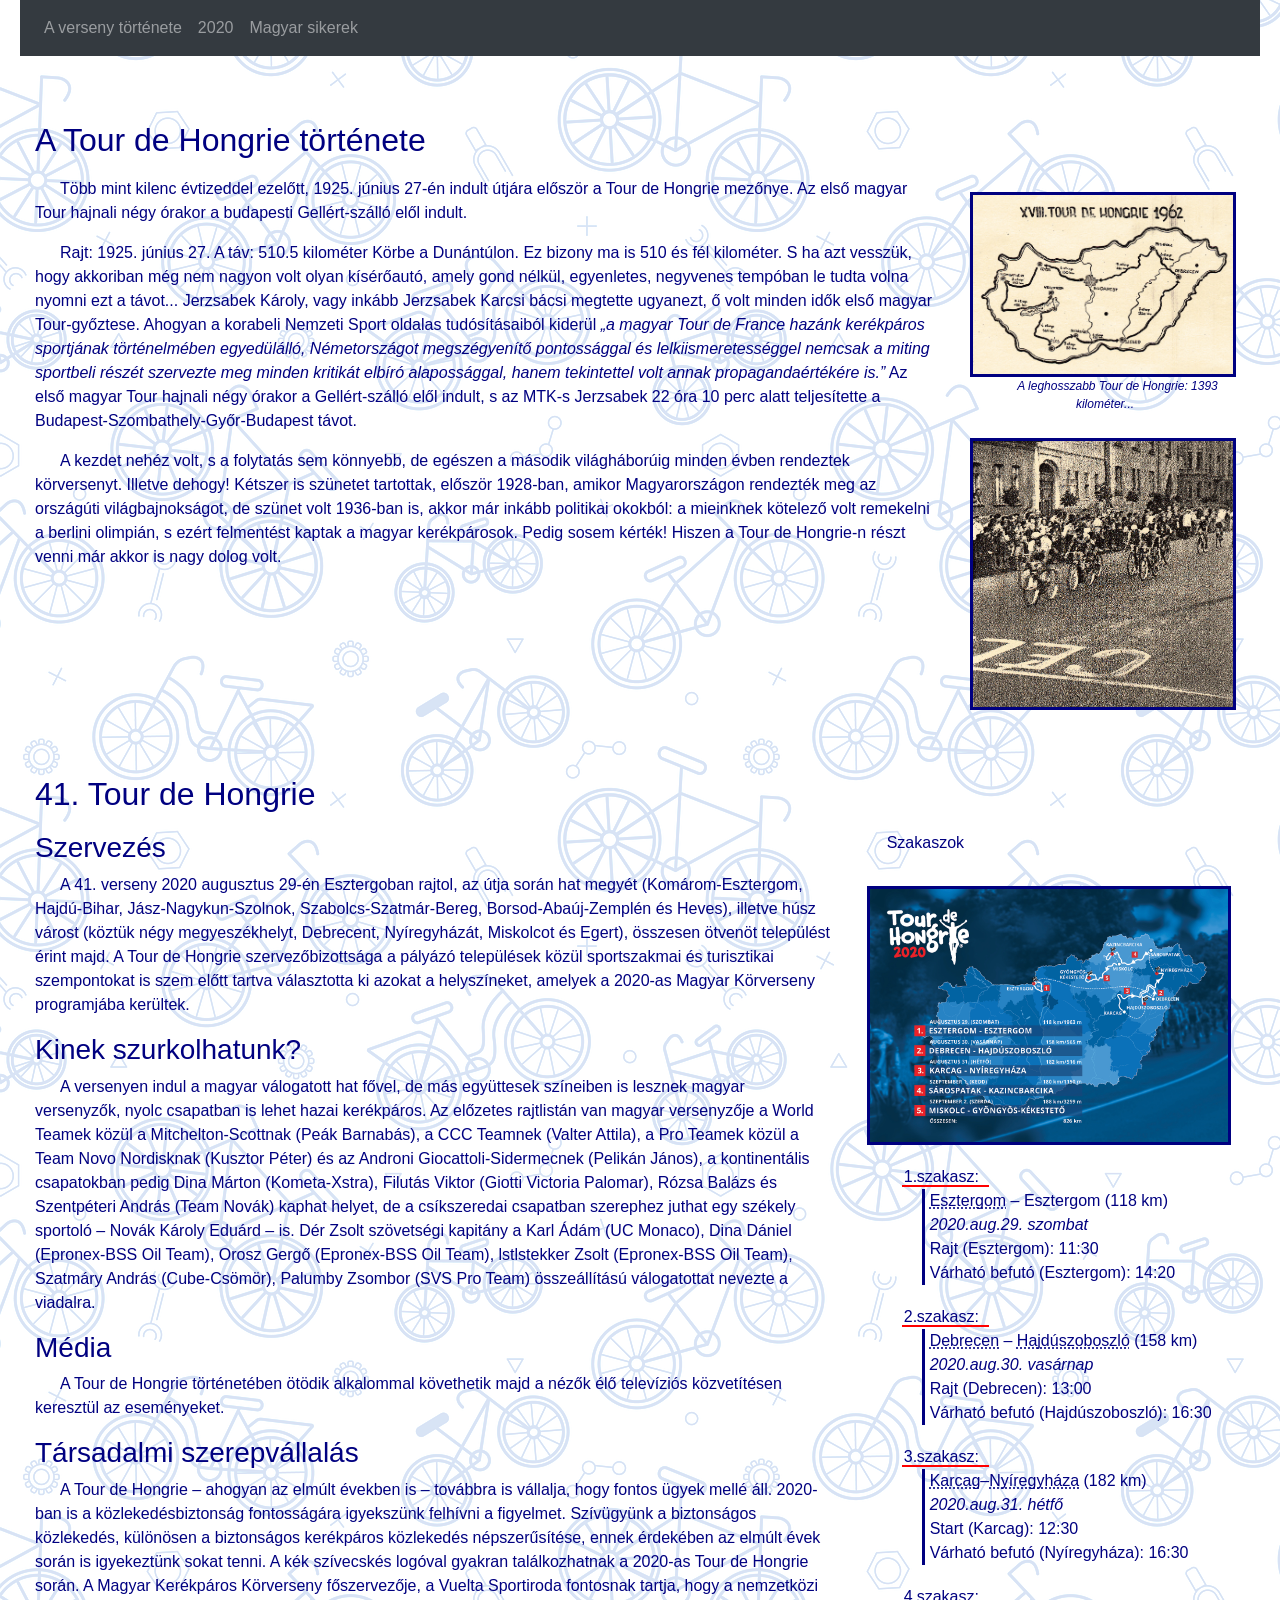
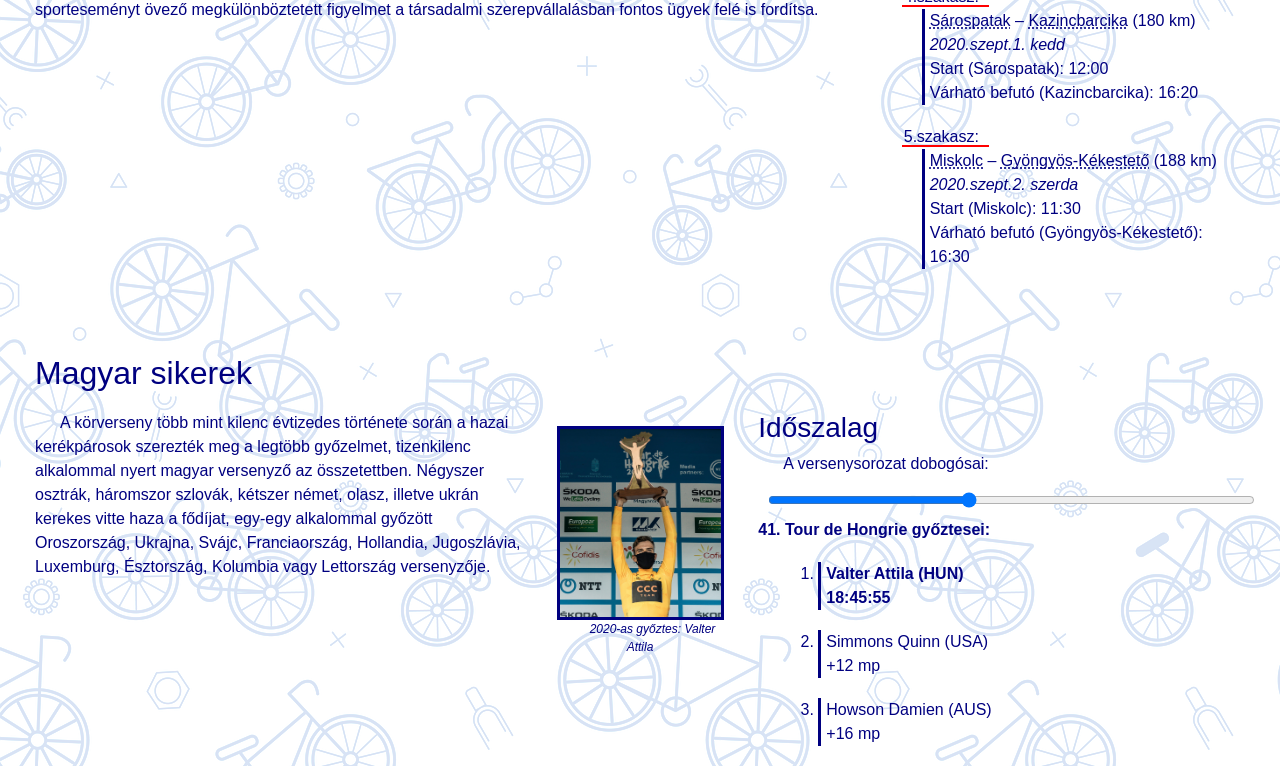
==== tourdehongrie.html @ 15d03460 "4b" ====
<!DOCTYPE html>
<html lang="hu">
<head>
  <meta charset="UTF-8">
  <meta name="viewport" content="width=device-width, initial-scale=1">
  <link rel="stylesheet" href="bootstrap.min.css">
  <script src="jquery.min.js"></script>
  <script src="popper.min.js"></script>
  <script src="bootstrap.min.js"></script>  
  <link rel="stylesheet" href="tdh.css">
  <script src="./tdh.js"></script>
  <title>Tour de Hongrie</title>
</head>

<body>
<nav class="navbar navbar-expand-sm bg-dark navbar-dark sticky-top">
  <ul class="navbar-nav">
    <li class="nav-item">
      <a class="nav-link" href="#tortenet">A verseny története</a>
    </li>
    <li class="nav-item">
      <a class="nav-link" href="#ev2020">2020</a>
    </li>
    <li class="nav-item">
      <a class="nav-link" href="#sikereink">Magyar sikerek</a>
    </li> 
  </ul>
</nav>

<div class="container-fluid">
  <h2 class="display-5" id="tortenet">A Tour de Hongrie története</h2>
  <div class="row">    
    <div class="col-lg-8 col-xl-9">      
      <p>Több mint kilenc évtizeddel ezelőtt, 1925. június 27-én indult útjára először a Tour de Hongrie mezőnye. Az első magyar Tour hajnali négy órakor a budapesti Gellért-szálló elől indult.</p>
      <p>Rajt: 1925. június 27. A táv: 510.5 kilométer Körbe a Dunántúlon. Ez bizony ma is 510 és fél kilométer. S ha azt vesszük, hogy akkoriban még nem nagyon volt olyan kísérőautó, amely gond nélkül, egyenletes, negyvenes tempóban le tudta volna nyomni ezt a távot... Jerzsabek Károly, vagy inkább Jerzsabek Karcsi bácsi megtette ugyanezt, ő volt minden idők első magyar Tour-győztese. Ahogyan a korabeli Nemzeti Sport oldalas tudósításaiból kiderül <q>a magyar Tour de France hazánk kerékpáros sportjának történelmében egyedülálló, Németországot megszégyenítő pontossággal és lelkiismeretességgel nemcsak a miting sportbeli részét szervezte meg minden kritikát elbíró alapossággal, hanem tekintettel volt annak propagandaértékére is.</q> Az első magyar Tour hajnali négy órakor a Gellért-szálló elől indult, s az MTK-s Jerzsabek 22 óra 10 perc alatt teljesítette a Budapest-Szombathely-Győr-Budapest távot.</p>
      <p>A kezdet nehéz volt, s a folytatás sem könnyebb, de egészen a második világháborúig minden évben rendeztek körversenyt. Illetve dehogy! Kétszer is szünetet tartottak, először 1928-ban, amikor Magyarországon rendezték meg az országúti világbajnokságot, de szünet volt 1936-ban is, akkor már inkább politikai okokból: a mieinknek kötelező volt remekelni a berlini olimpián, s ezért felmentést kaptak a magyar kerékpárosok. Pedig sosem kérték! Hiszen a Tour de Hongrie-n részt venni már akkor is nagy dolog volt.</p>
    </div>
    <div class="col-lg-4 col-xl-3">
      <img src="kepek/1962.jpg" class="kiskep" alt="A leghosszabb verseny útvonala" title="A leghosszabb verseny útvonala">
      <p class="kepfelirat">A leghosszabb Tour de Hongrie: 1393 kilométer...</p>
      <img class="kiskep" src="./kepek/cel1964.jpg" alt="Befutó 1964-ben" title="Befutó 1964-ben">
    </div>
  </div>
  
  <h2 class="display-5" id="ev2020">41. Tour de Hongrie</h2>
  <div class="row">  
    <div class="col-lg-7 col-xl-8">
      <h3>Szervezés</h3>
      <p>A 41. verseny 2020 augusztus 29-én Esztergoban rajtol, az útja során hat megyét (Komárom-Esztergom, Hajdú-Bihar, Jász-Nagykun-Szolnok, Szabolcs-Szatmár-Bereg, Borsod-Abaúj-Zemplén és Heves), illetve húsz várost (köztük négy megyeszékhelyt, Debrecent, Nyíregyházát, Miskolcot és Egert), összesen ötvenöt települést érint majd. A Tour de Hongrie szervezőbizottsága a pályázó települések közül sportszakmai és turisztikai szempontokat is szem előtt tartva választotta ki azokat a helyszíneket, amelyek a 2020-as Magyar Körverseny programjába kerültek.</p>
      <h3>Kinek szurkolhatunk?</h3>
      <p>A versenyen indul a magyar válogatott hat fővel, de más együttesek színeiben is lesznek magyar versenyzők, nyolc csapatban is lehet hazai kerékpáros. Az előzetes rajtlistán van magyar versenyzője a World Teamek közül a Mitchelton-Scottnak (Peák Barnabás), a CCC Teamnek (Valter Attila), a Pro Teamek közül a Team Novo Nordisknak (Kusztor Péter) és az Androni Giocattoli-Sidermecnek (Pelikán János), a kontinentális csapatokban pedig Dina Márton (Kometa-Xstra), Filutás Viktor (Giotti Victoria Palomar), Rózsa Balázs és Szentpéteri András (Team Novák) kaphat helyet, de a csíkszeredai csapatban szerephez juthat egy székely sportoló – Novák Károly Eduárd – is. Dér Zsolt szövetségi kapitány a Karl Ádám (UC Monaco), Dina Dániel (Epronex-BSS Oil Team), Orosz Gergő (Epronex-BSS Oil Team), lstlstekker Zsolt (Epronex-BSS Oil Team), Szatmáry András (Cube-Csömör), Palumby Zsombor (SVS Pro Team) összeállítású válogatottat nevezte a viadalra.</p>
      <h3>Média</h3>
      <p>A Tour de Hongrie történetében ötödik alkalommal követhetik majd a nézők élő televíziós közvetítésen keresztül az eseményeket.</p>
      <!--A versenysorozat YouTube csatornáján évekre visszamenőleg számos videó megtekinthető az érdeklődők és a nosztalgiára vágyók számára.-->
      <h3>Társadalmi szerepvállalás</h3>
      <p>A Tour de Hongrie – ahogyan az elmúlt években is – továbbra is vállalja, hogy fontos ügyek mellé áll. 2020-ban is a közlekedésbiztonság fontosságára igyekszünk felhívni a figyelmet. Szívügyünk a biztonságos közlekedés, különösen a biztonságos kerékpáros közlekedés népszerűsítése, ennek érdekében az elmúlt évek során is igyekeztünk sokat tenni. A kék szívecskés logóval gyakran találkozhatnak a 2020-as Tour de Hongrie során. A Magyar Kerékpáros Körverseny főszervezője, a Vuelta Sportiroda fontosnak tartja, hogy a nemzetközi sporteseményt övező megkülönböztetett figyelmet a társadalmi szerepvállalásban fontos ügyek felé is fordítsa.</p>      
    </div>    
    <div class="col-lg-5 col-xl-4">
      <p>Szakaszok</p>
      <img src="kepek/2020szakaszok.jpg" class="kiskep" alt="A 2020-as verseny szakaszai" title="A 2020-as verseny szakaszai">
      <ol class="szakasz">
        <li>
          <p><abbr title="Esztergom az Árpád kori Magyarország fővárosa, Szent István szülővárosa, a magyar katolikus egyház központja, Esztergom napjainkban a turizmus egyik fontos célpontja. Tavaly új helyszín volt a Tour de Hongrie történetében, hiszen a Magyar Kerékpáros Körverseny mezőnye korábban még sosem járt a Duna parti városban. Akkor az olasz Manuel Belletti ünnepelt szakaszgyőzelmet a Bazilika előtt, 2020-ban innen rajtol a 41. Tour de Hongrie.">Esztergom</abbr> – Esztergom (118 km)<br>
          <i>2020.aug.29. szombat</i></p>
          <p>Rajt (Esztergom): 11:30<br>
          Várható befutó (Esztergom): 14:20</p>
        </li>
        <li>
          <p><abbr title="Több mint két évtizednyi szünet után tér vissza a Tour de Hongrie a Cívis városba, pedig Debrecen mindig is fontos állomása volt a Magyar Körversenynek: először kilencvennégy esztendeje, 1926-ban ért itt célba a mezőny, s az esemény története során már huszonnégy alkalommal volt rajt vagy befutó helyszíne az ország második legnépesebb települése.">Debrecen</abbr> – <abbr title="A városban – amely a kereskedelmi szálláshelyeken eltöltött vendégéjszakák tekintetében hazánk harmadik legnépszerűbb települése – korábban is fontos közlekedési eszköz volt a kerékpár, de az elmúlt két évben már befutó házigazdája volt Magyarország legnagyobb termálvizű fürdőhelye: 2018-ban az ukrán Bratascsuk, tavaly a cseh Kankovsky emelhette a magasba a karjait Hajdúszoboszlón.">Hajdúszoboszló</abbr> (158 km)<br>
          <i>2020.aug.30. vasárnap</i></p>
          <p>Rajt (Debrecen): 13:00<br>
          Várható befutó (Hajdúszoboszló): 16:30</p>
        </li>
        <li>
          <p><abbr title="Karcag, a Nagykunság fővárosa nagyon büszke hagyományaira – a múlt értékeit nemcsak őrzik, hanem együtt is élnek velük. A Tour de Hongrie jó lehetőség arra, hogy a karcagiak megmutassák magukat a világnak. A város már kilencedik alkalommal lesz induló vagy érkező állomása a Magyar Körversenynek.">Karcag</abbr>–<abbr title="Huszonöt esztendeje, 1995-ben járt legutóbb Nyíregyházán a Tour de Hongrie mezőnye: a rendszerváltás utáni harmadik Magyar Körversenyen az orosz Szergej Ivanov viselte a szabolcsi fővárosban is az összetett legjobbjának járó színes mezt – amely akkoriban a főszponzor miatt pirosban pompázott. Nyíregyháza eddig öt alkalommal volt a Tour rajt vagy célállomása.">Nyíregyháza</abbr> (182 km)<br>
          <i>2020.aug.31. hétfő</i></p>
          <p>Start (Karcag): 12:30<br>
          Várható befutó (Nyíregyháza): 16:30</p>
        </li>
        <li>
          <p><abbr title="Már több alkalommal is áthaladt Sárospatakon a Tour de Hongrie színes karavánja, de a rangos észak-magyarországi iskolaváros először lesz a Magyar Körverseny rajtjának házigazdája. A Bodrog-parti város történelmi nevezetességeivel méltó hátteret ad majd a nemzetközi kerékpárverseny harmadik szakaszának megkezdéséhez.">Sárospatak</abbr> – <abbr title="Kazincbarcikán 2006-ban és 2007-ben is megfordult a Magyar Körverseny mezőnye, 2018-ban pedig igen fontos helyszín volt a Tour de Hongrie történetében, a mezőny a színek városában fejezte be a Magyar Körversenyt. A szakaszgyőzelmet a német Holler szerezte meg, s itt húzhatta fel végleg a sárga trikót az olasz Manuel Belletti. Tavaly a Kazincbarcikáról rajtoló szakaszon magyar győztest avattak, Lovassy Krisztián személyében.">Kazincbarcika</abbr> (180 km)<br>
          <i>2020.szept.1. kedd</i></p>
          <p>Start (Sárospatak): 12:00<br>
          Várható befutó (Kazincbarcika): 16:20</p>
        </li>
        <li>
          <p><abbr title="A borsodi főváros a Tour de Hongrie történetében rögtön Budapestet követi: kilenc évtized alatt összesen harminckét alkalommal volt rajt vagy befutó helyszíne Miskolc! Először 1926-ban járt itt a Magyar Körverseny mezőnye, a jubileumi, harmincadik látogatásra 2017-ben került sor. Tavaly a későbbi összetett győztes, a lett Krists Neilands diadalát ünnepelhette a miskolci közönség.">Miskolc</abbr> – <abbr title="A Tour de Hongrie történetében tizedszer lesz hegyibefutó, de először ér véget a viadal hazánk legmagasabb pontján, a Kékestetőn. A hegytetőig vezető, nagyjából tizennyolc kilométer hosszú, helyenként tíz százalékot is meghaladó meredekségű emelkedő szinte minden alkalommal döntő befolyással bírt az összetett verseny végeredményére, tavaly is itt védte meg sárga trikóját Neilands két remeklő magyar fiatal, Dina Márton és Valter Attila előtt.">Gyöngyös-Kékestető</abbr> (188 km)<br>
          <i>2020.szept.2. szerda</i></p>
          <p>Start (Miskolc): 11:30<br>
          Várható befutó (Gyöngyös-Kékestető): 16:30</p>
        </li>
      </ol>
    </div>    
  </div>

  <h2 class="display-5" id="sikereink">Magyar sikerek</h2> 
  <div class="row">  
    <div class="col-lg-5">
      <p>A körverseny több mint kilenc évtizedes története során a hazai kerékpárosok szerezték meg a legtöbb győzelmet, tizenkilenc alkalommal nyert magyar versenyző az összetettben. Négyszer osztrák, háromszor szlovák, kétszer német, olasz, illetve ukrán kerekes vitte haza a fődíjat, egy-egy alkalommal győzött Oroszország, Ukrajna, Svájc, Franciaország, Hollandia, Jugoszlávia, Luxemburg, Észtország,  Kolumbia vagy Lettország versenyzője.</p>
    </div>
    <div class="col-lg-2">
      <img src="kepek/cimvedo2020.jpg" class="kiskep" alt="Valter Attila címvédő" title="Valter Attila címvédő">
      <p class="kepfelirat">2020-as győztes: Valter Attila</p>
    </div>
    <div class="col-lg-5">
      <h3>Időszalag</h3>
      <form>
        <p>A versenysorozat dobogósai:</p>
        <input type="range" class="form-control-range" id="verseny" value="41">
        <strong><span id="sorszam">41</span>. Tour de Hongrie győztesei:</strong>
        <ol>
          <li><p id="hely1"><strong>Valter Attila (HUN)<br>18:45:55</strong></p></li>
          <li><p id="hely2">Simmons Quinn (USA)<br>+12 mp</p></li>
          <li><p id="hely3">Howson Damien (AUS)<br>+16 mp</p></li>          
        </ol>
      </form>
    </div>    
  </div>

</div>
</body>
</html>

<!-- https://www.youtube.com/channel/UCLsCl72oY5PFU5-xiDWZCog -->
---- tdh.css ----
body{
    margin: 0px 20px;
    color: navy;
    background-image: url('kepek/hatter1.png');
}

h2{
    padding: 65px 0px 10px;
}

p{
    text-indent: 25px;
}

li p{
    text-indent: 0px;
    padding: 0px;
    margin: 10px 15px;
}

.kiskep  {
    max-width: 95%;
    padding: 0px;
    margin: 15px 5px 0px;
    border: 3px solid navy;
}

.kepfelirat{
    font-size: 75%;
    font-style: italic;
    padding: 0px;
    margin: 0px 5px 10px;
    text-align: center;
}

ol {
    margin: 15px 0px;
}

ol li {
    margin: 20px;
}

ol li p{
    border-left: 3px solid navy;
    padding: 0px 5px;
    margin: 0px;
}

ol.szakasz li:before {
    content: 'szakasz: ';
    counter-increment: item;
    margin-left: -20px;
    padding-left: 15px;
    padding-right: 10px;
    border-bottom: 2px solid red;
    padding-top: 50px;
}

ol.helyezes li:before {
    content: 'hely: ';
    counter-increment: item;
    margin-left: -20px;
    padding-left: 20px;
    padding-right: 10px;
    padding-top: 10px;
}

input[type=range]{
    margin: 10px;
}

.row{
    border-radius: 50px;
}

q{
    font-style: italic;
}
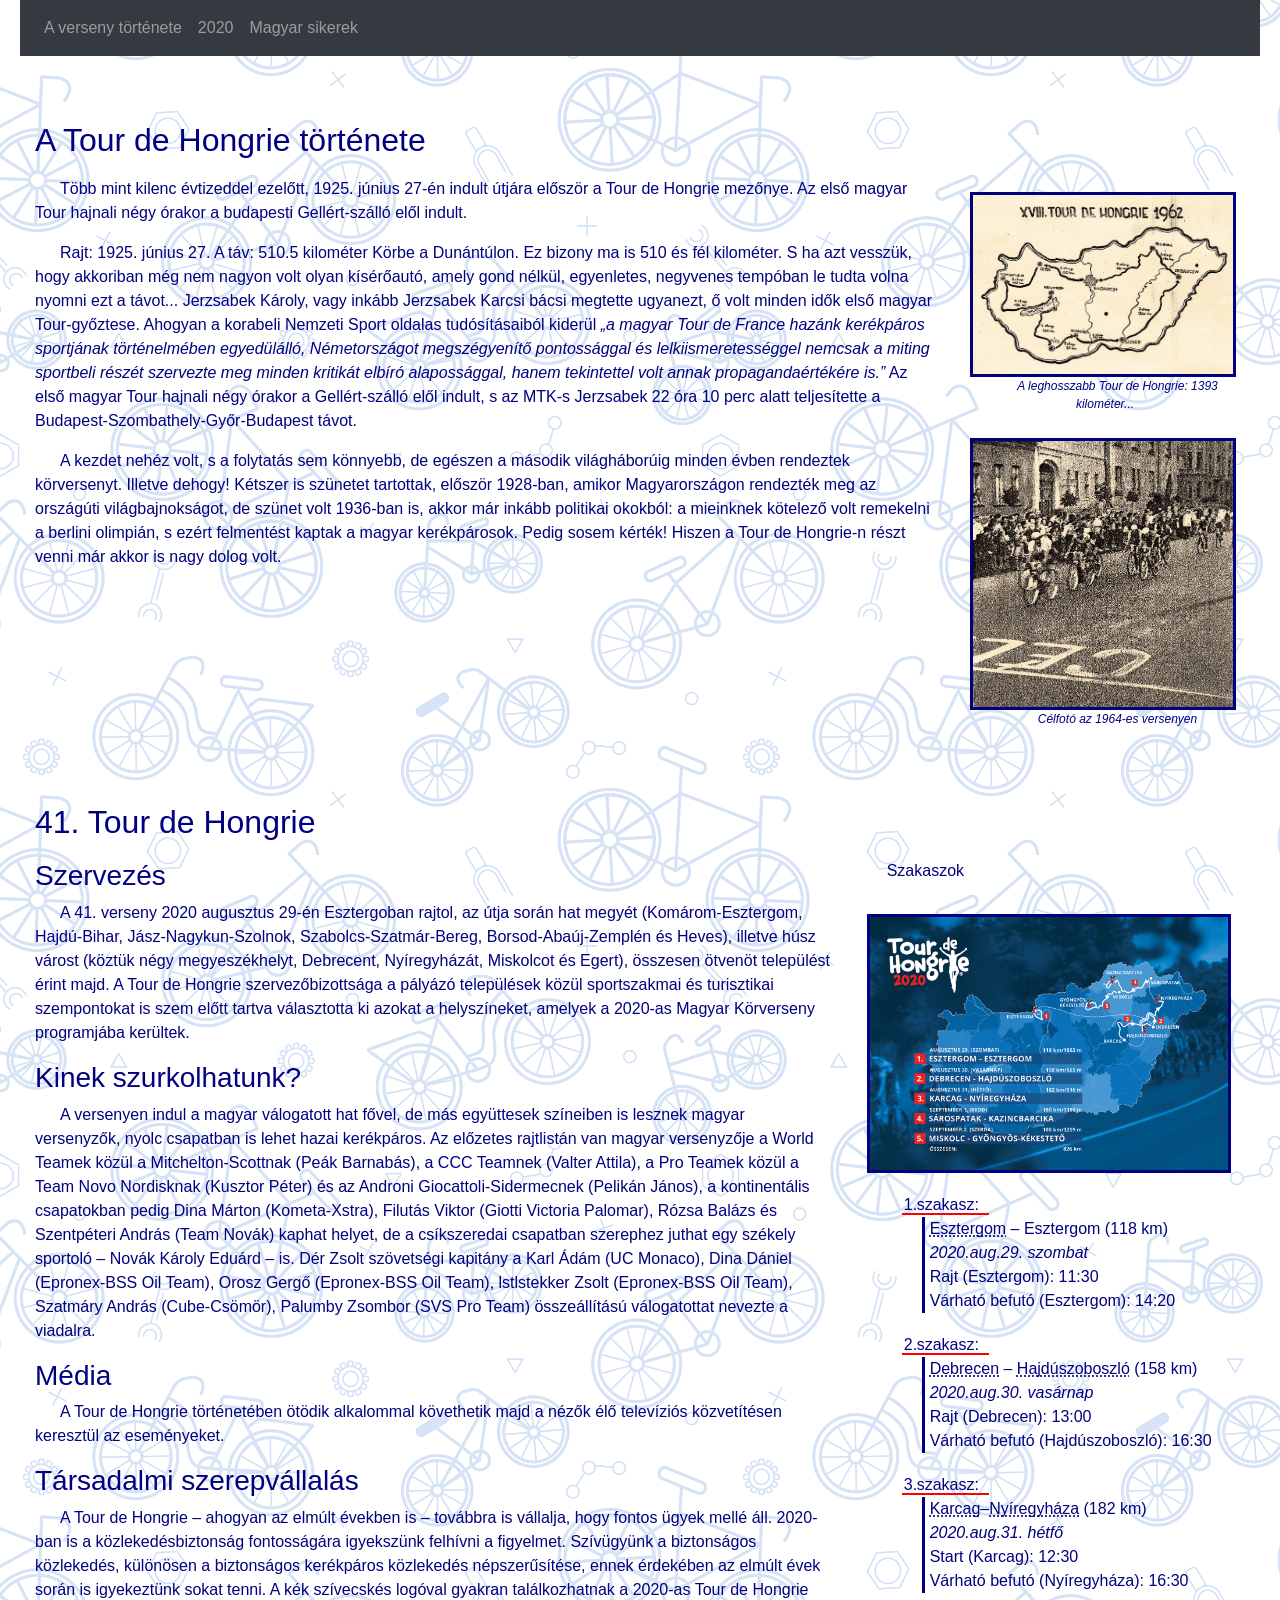
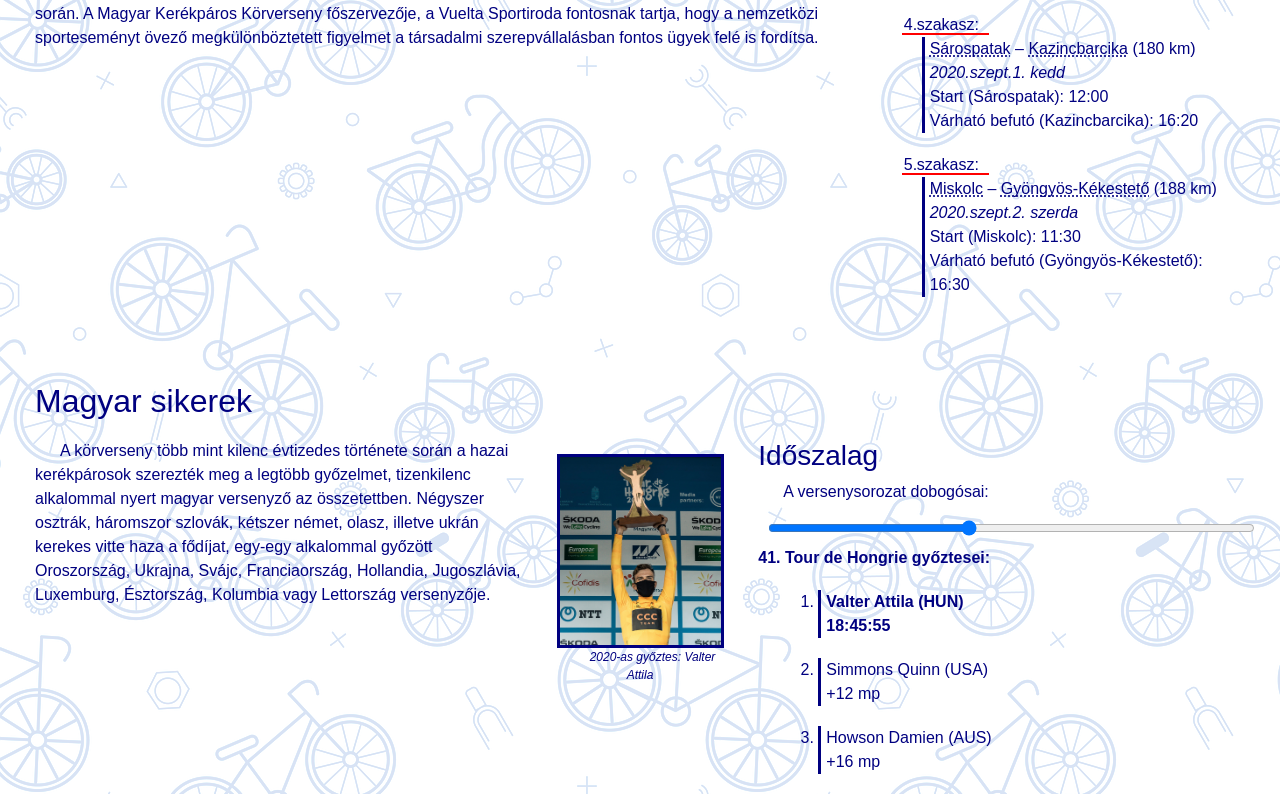
==== commit 708567f9: "4c" ====
--- a/tourdehongrie.html
+++ b/tourdehongrie.html
@@ -39,6 +39,7 @@
       <img src="kepek/1962.jpg" class="kiskep" alt="A leghosszabb verseny útvonala" title="A leghosszabb verseny útvonala">
       <p class="kepfelirat">A leghosszabb Tour de Hongrie: 1393 kilométer...</p>
       <img class="kiskep" src="./kepek/cel1964.jpg" alt="Befutó 1964-ben" title="Befutó 1964-ben">
+      <p class="kepfelirat">Célfotó az 1964-es versenyen</p>
     </div>
   </div>
   
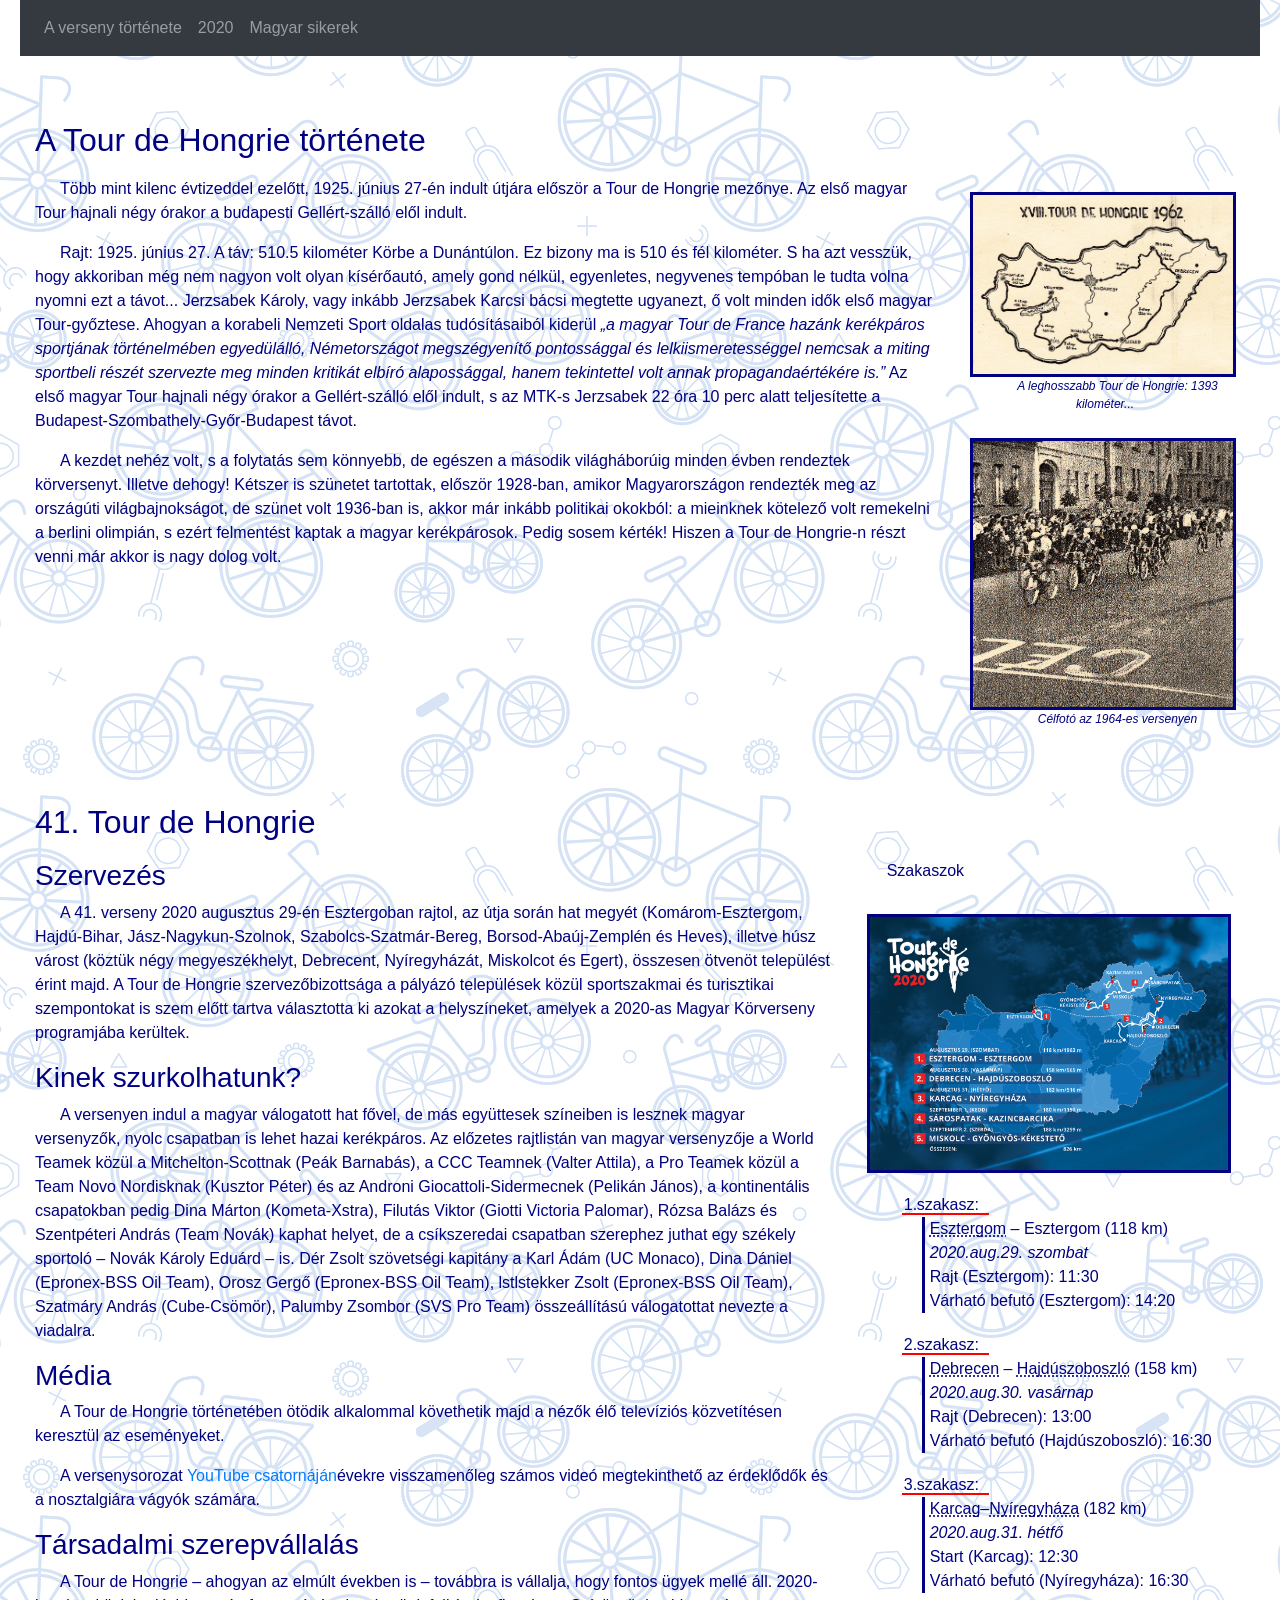
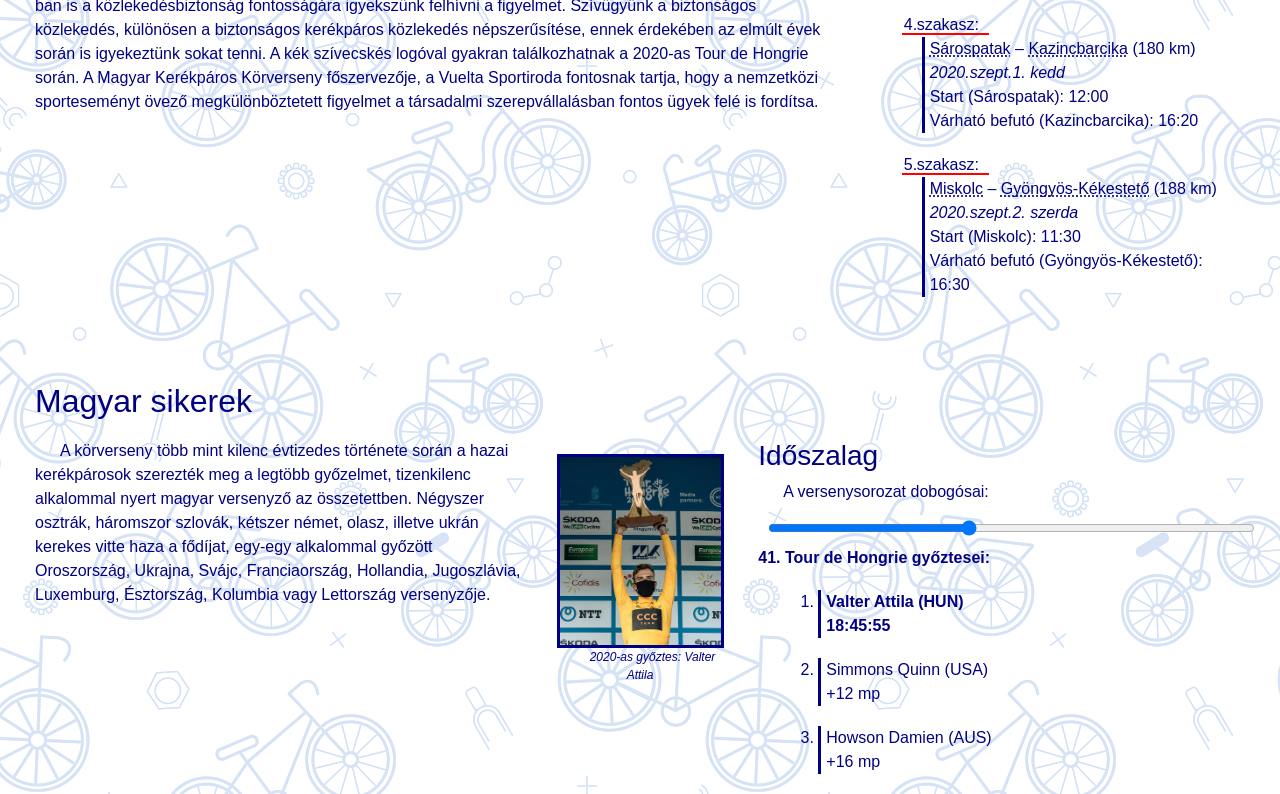
==== commit 6f69632d: "5a" ====
--- a/tourdehongrie.html
+++ b/tourdehongrie.html
@@ -52,7 +52,7 @@
       <p>A versenyen indul a magyar válogatott hat fővel, de más együttesek színeiben is lesznek magyar versenyzők, nyolc csapatban is lehet hazai kerékpáros. Az előzetes rajtlistán van magyar versenyzője a World Teamek közül a Mitchelton-Scottnak (Peák Barnabás), a CCC Teamnek (Valter Attila), a Pro Teamek közül a Team Novo Nordisknak (Kusztor Péter) és az Androni Giocattoli-Sidermecnek (Pelikán János), a kontinentális csapatokban pedig Dina Márton (Kometa-Xstra), Filutás Viktor (Giotti Victoria Palomar), Rózsa Balázs és Szentpéteri András (Team Novák) kaphat helyet, de a csíkszeredai csapatban szerephez juthat egy székely sportoló – Novák Károly Eduárd – is. Dér Zsolt szövetségi kapitány a Karl Ádám (UC Monaco), Dina Dániel (Epronex-BSS Oil Team), Orosz Gergő (Epronex-BSS Oil Team), lstlstekker Zsolt (Epronex-BSS Oil Team), Szatmáry András (Cube-Csömör), Palumby Zsombor (SVS Pro Team) összeállítású válogatottat nevezte a viadalra.</p>
       <h3>Média</h3>
       <p>A Tour de Hongrie történetében ötödik alkalommal követhetik majd a nézők élő televíziós közvetítésen keresztül az eseményeket.</p>
-      <!--A versenysorozat YouTube csatornáján évekre visszamenőleg számos videó megtekinthető az érdeklődők és a nosztalgiára vágyók számára.-->
+      <p>A versenysorozat <a target="_blank" href="https://www.youtube.com/channel/UCLsCl72oY5PFU5-xiDWZCog">YouTube csatornáján</a>évekre visszamenőleg számos videó megtekinthető az érdeklődők és a nosztalgiára vágyók számára.</p>
       <h3>Társadalmi szerepvállalás</h3>
       <p>A Tour de Hongrie – ahogyan az elmúlt években is – továbbra is vállalja, hogy fontos ügyek mellé áll. 2020-ban is a közlekedésbiztonság fontosságára igyekszünk felhívni a figyelmet. Szívügyünk a biztonságos közlekedés, különösen a biztonságos kerékpáros közlekedés népszerűsítése, ennek érdekében az elmúlt évek során is igyekeztünk sokat tenni. A kék szívecskés logóval gyakran találkozhatnak a 2020-as Tour de Hongrie során. A Magyar Kerékpáros Körverseny főszervezője, a Vuelta Sportiroda fontosnak tartja, hogy a nemzetközi sporteseményt övező megkülönböztetett figyelmet a társadalmi szerepvállalásban fontos ügyek felé is fordítsa.</p>      
     </div>    
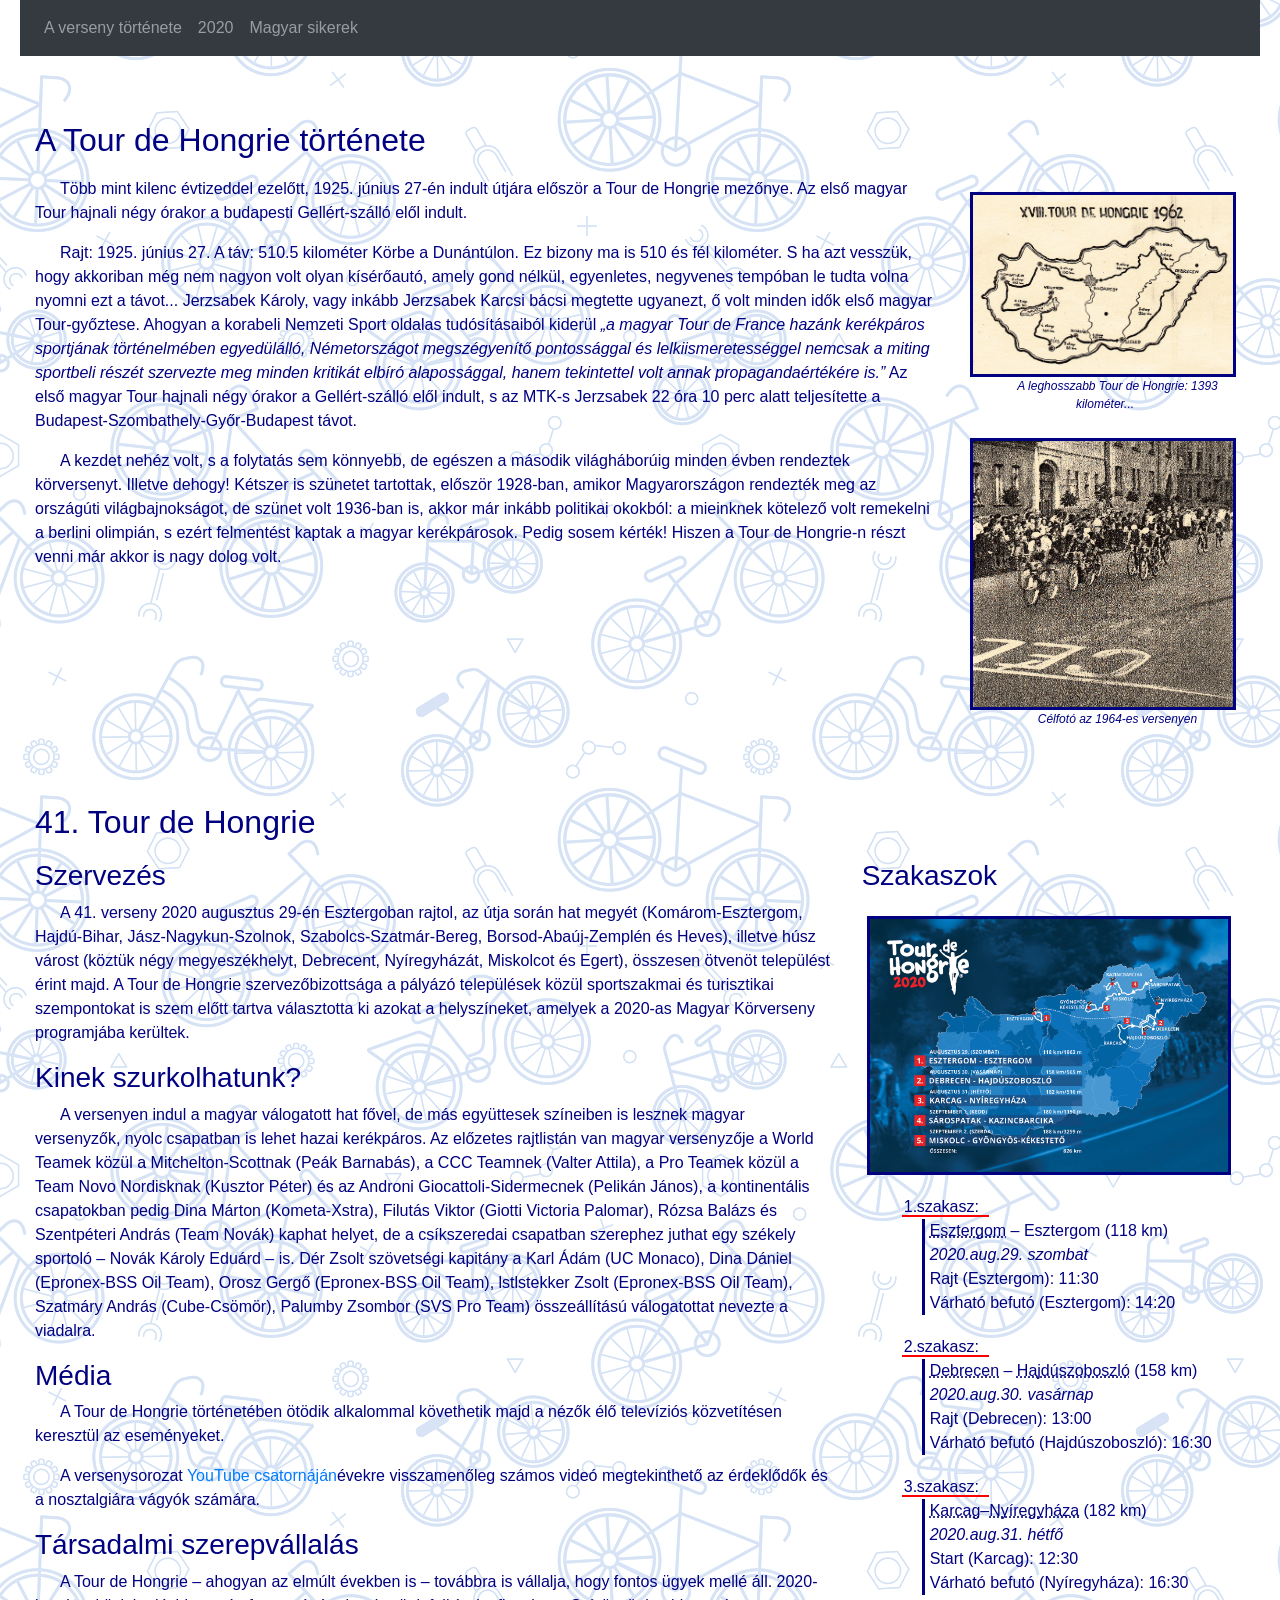
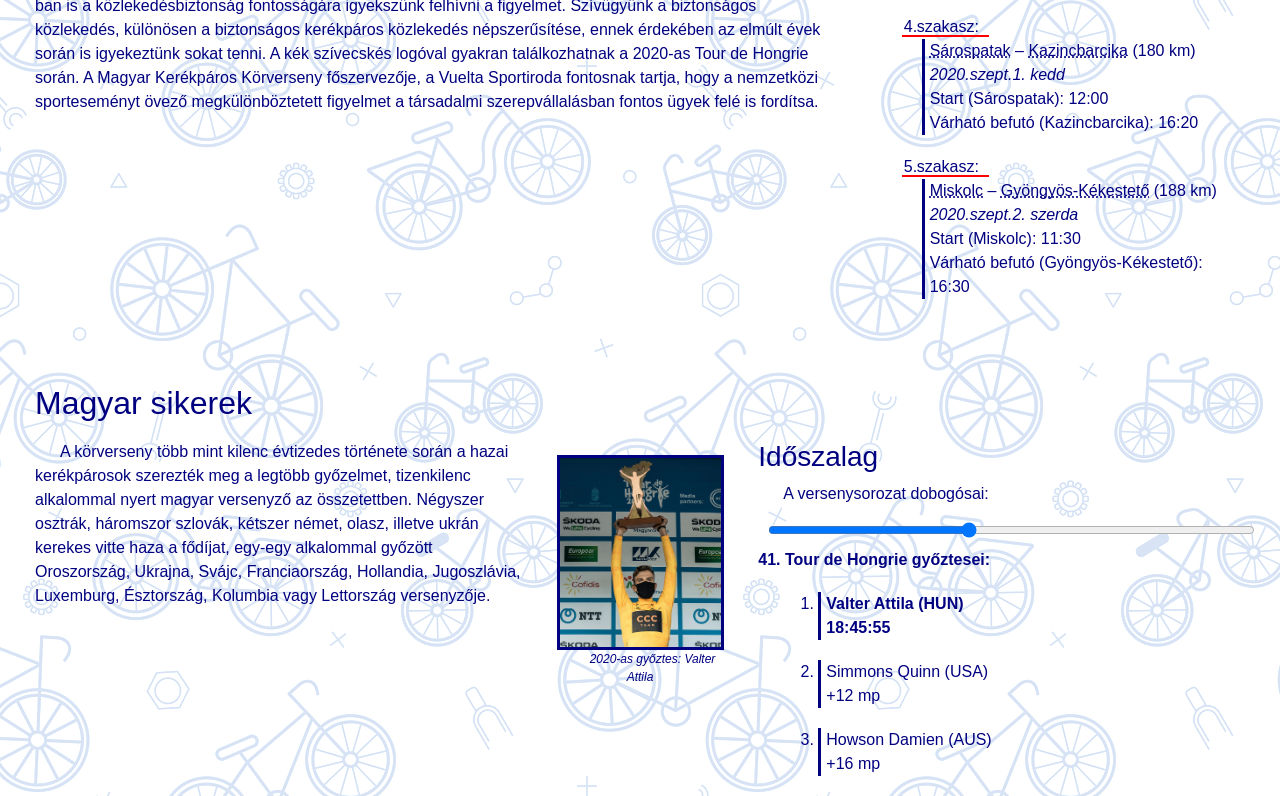
==== commit da640077: "5b" ====
--- a/tourdehongrie.html
+++ b/tourdehongrie.html
@@ -57,7 +57,7 @@
       <p>A Tour de Hongrie – ahogyan az elmúlt években is – továbbra is vállalja, hogy fontos ügyek mellé áll. 2020-ban is a közlekedésbiztonság fontosságára igyekszünk felhívni a figyelmet. Szívügyünk a biztonságos közlekedés, különösen a biztonságos kerékpáros közlekedés népszerűsítése, ennek érdekében az elmúlt évek során is igyekeztünk sokat tenni. A kék szívecskés logóval gyakran találkozhatnak a 2020-as Tour de Hongrie során. A Magyar Kerékpáros Körverseny főszervezője, a Vuelta Sportiroda fontosnak tartja, hogy a nemzetközi sporteseményt övező megkülönböztetett figyelmet a társadalmi szerepvállalásban fontos ügyek felé is fordítsa.</p>      
     </div>    
     <div class="col-lg-5 col-xl-4">
-      <p>Szakaszok</p>
+      <h3>Szakaszok</h3>
       <img src="kepek/2020szakaszok.jpg" class="kiskep" alt="A 2020-as verseny szakaszai" title="A 2020-as verseny szakaszai">
       <ol class="szakasz">
         <li>
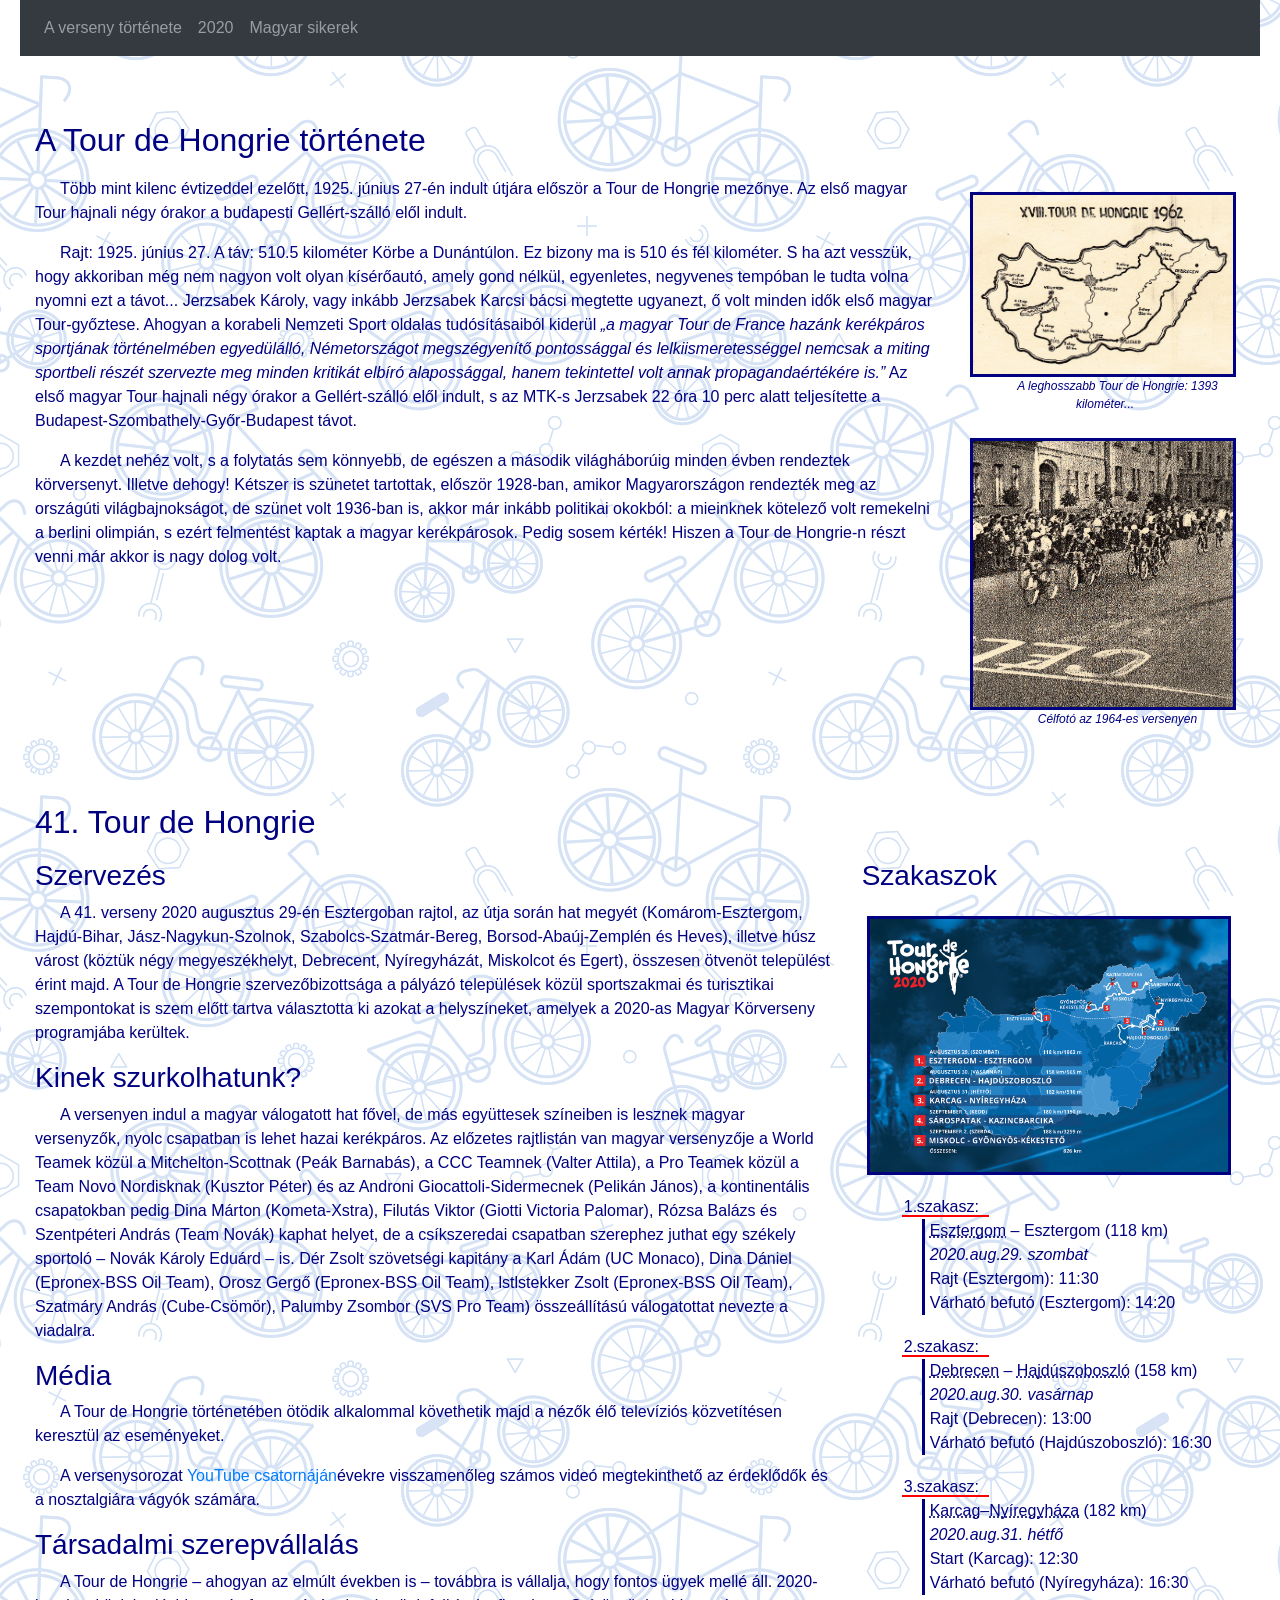
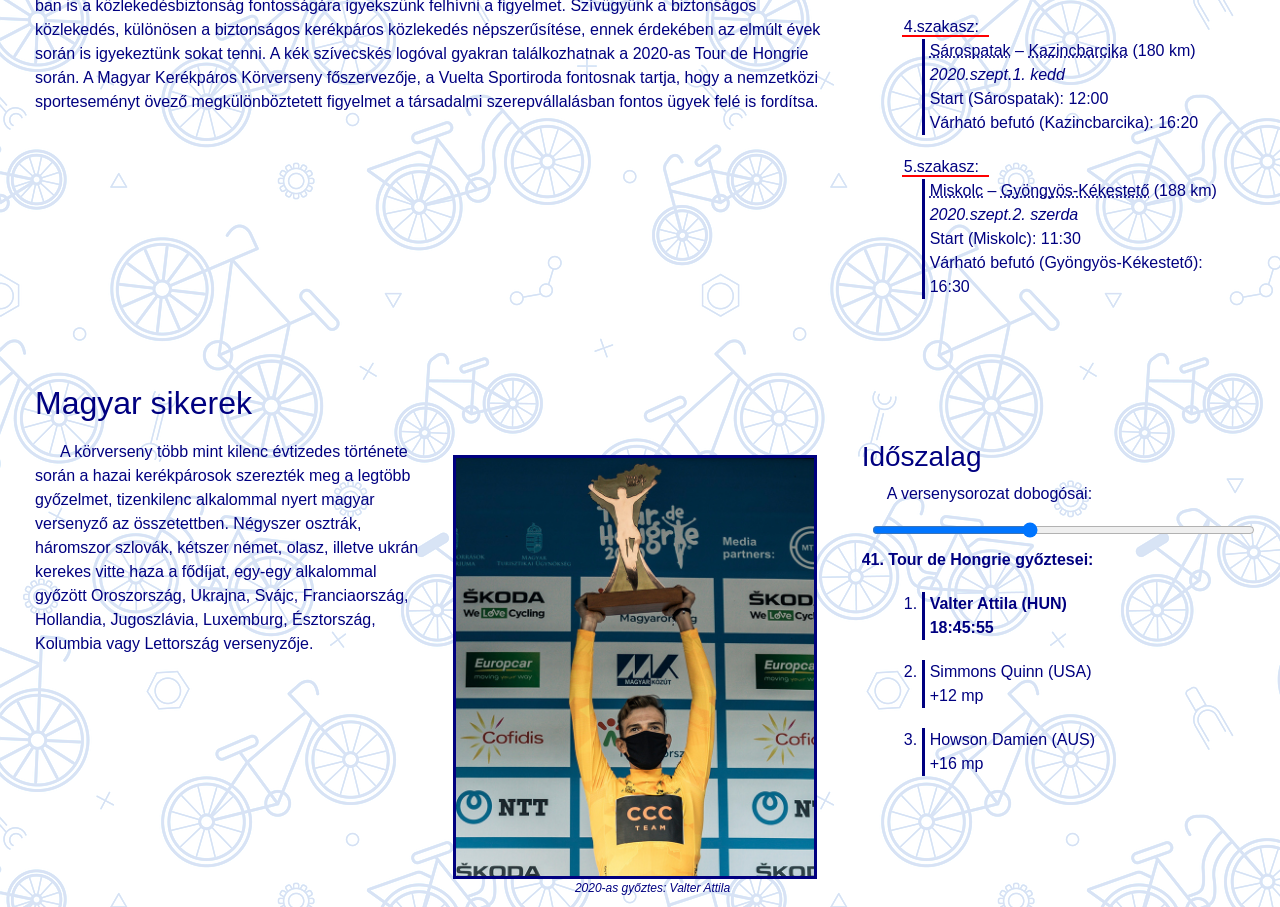
==== commit 2f894dec: "6a" ====
--- a/tourdehongrie.html
+++ b/tourdehongrie.html
@@ -96,14 +96,14 @@
 
   <h2 class="display-5" id="sikereink">Magyar sikerek</h2> 
   <div class="row">  
-    <div class="col-lg-5">
+    <div class="col-lg-4">
       <p>A körverseny több mint kilenc évtizedes története során a hazai kerékpárosok szerezték meg a legtöbb győzelmet, tizenkilenc alkalommal nyert magyar versenyző az összetettben. Négyszer osztrák, háromszor szlovák, kétszer német, olasz, illetve ukrán kerekes vitte haza a fődíjat, egy-egy alkalommal győzött Oroszország, Ukrajna, Svájc, Franciaország, Hollandia, Jugoszlávia, Luxemburg, Észtország,  Kolumbia vagy Lettország versenyzője.</p>
     </div>
-    <div class="col-lg-2">
+    <div class="col-lg-4">
       <img src="kepek/cimvedo2020.jpg" class="kiskep" alt="Valter Attila címvédő" title="Valter Attila címvédő">
       <p class="kepfelirat">2020-as győztes: Valter Attila</p>
     </div>
-    <div class="col-lg-5">
+    <div class="col-lg-4">
       <h3>Időszalag</h3>
       <form>
         <p>A versenysorozat dobogósai:</p>
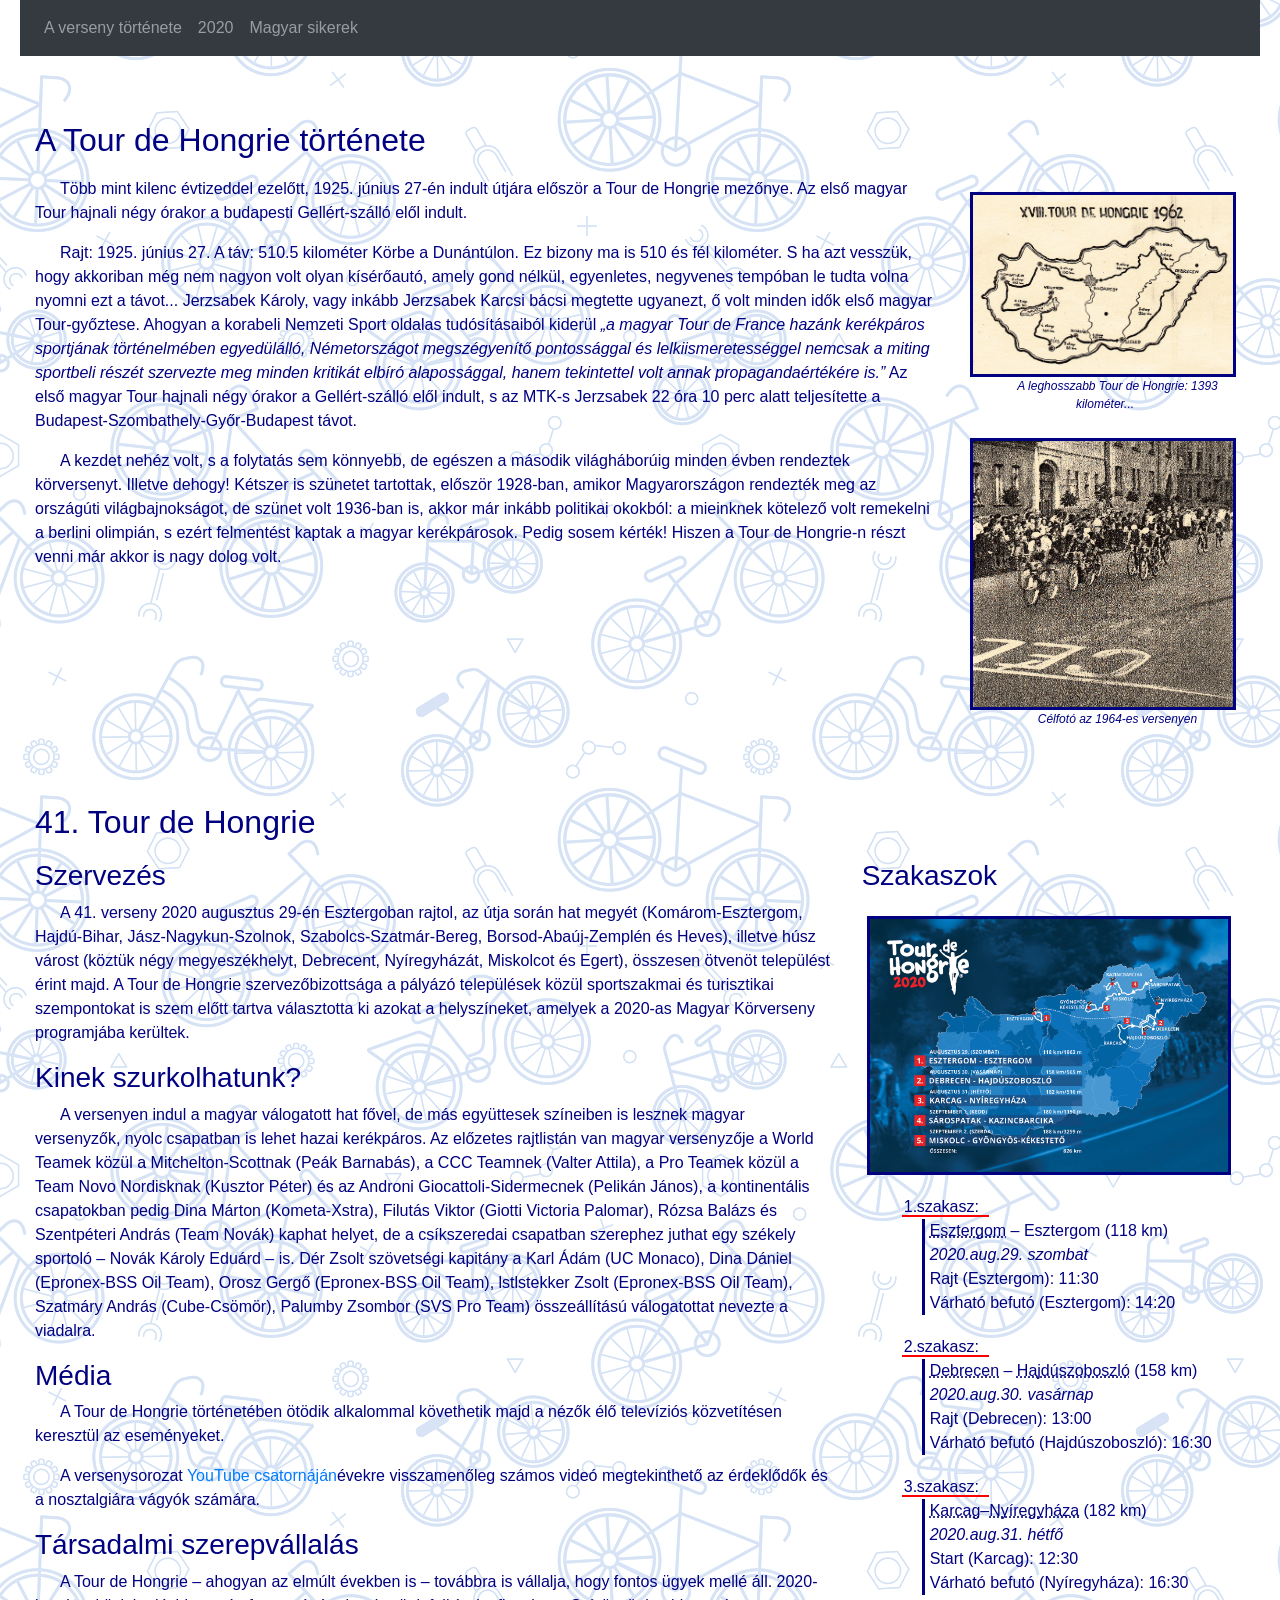
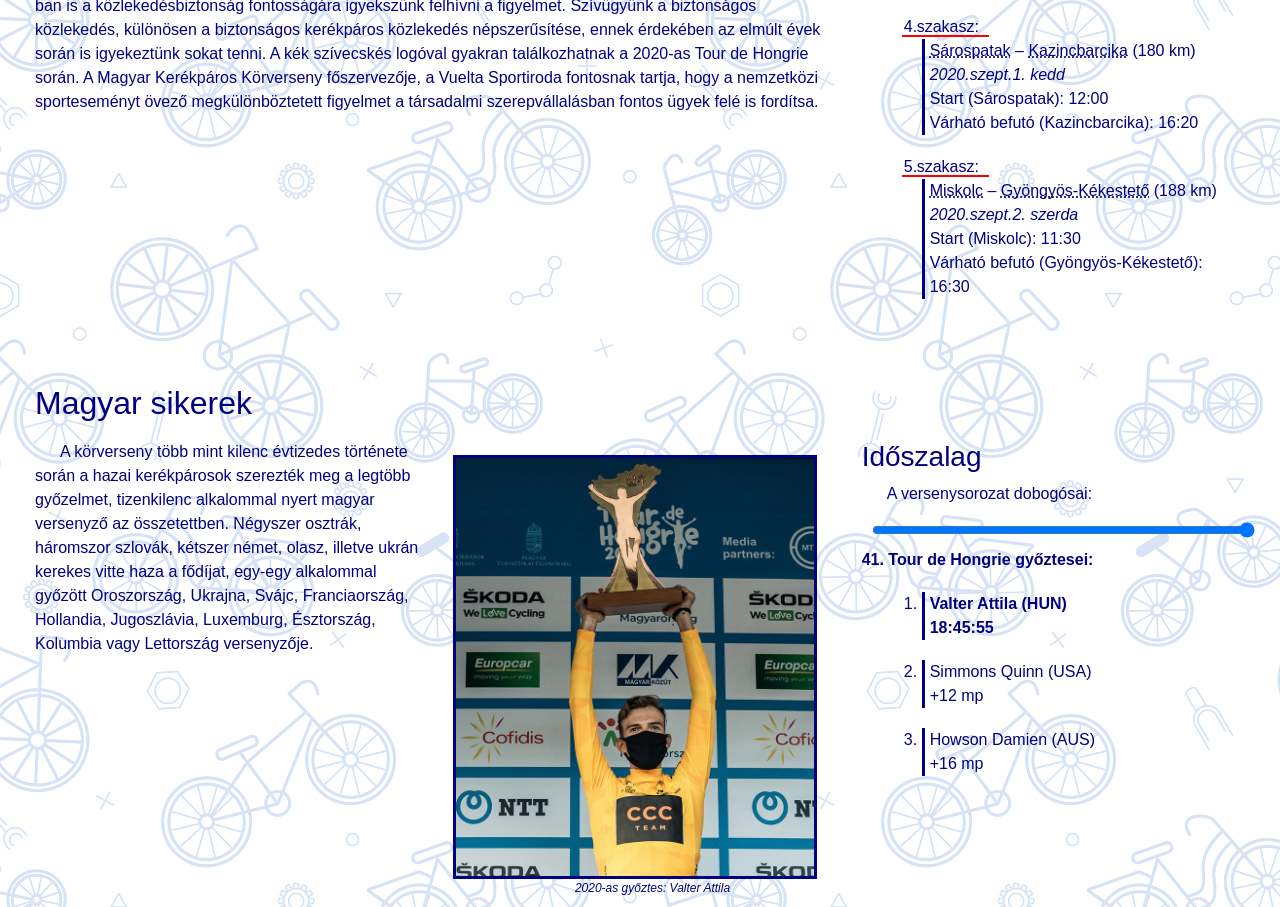
==== commit a96f98e3: "6b" ====
--- a/tourdehongrie.html
+++ b/tourdehongrie.html
@@ -107,7 +107,7 @@
       <h3>Időszalag</h3>
       <form>
         <p>A versenysorozat dobogósai:</p>
-        <input type="range" class="form-control-range" id="verseny" value="41">
+        <input type="range" class="form-control-range" id="verseny" value="41" min="1" max="41">
         <strong><span id="sorszam">41</span>. Tour de Hongrie győztesei:</strong>
         <ol>
           <li><p id="hely1"><strong>Valter Attila (HUN)<br>18:45:55</strong></p></li>
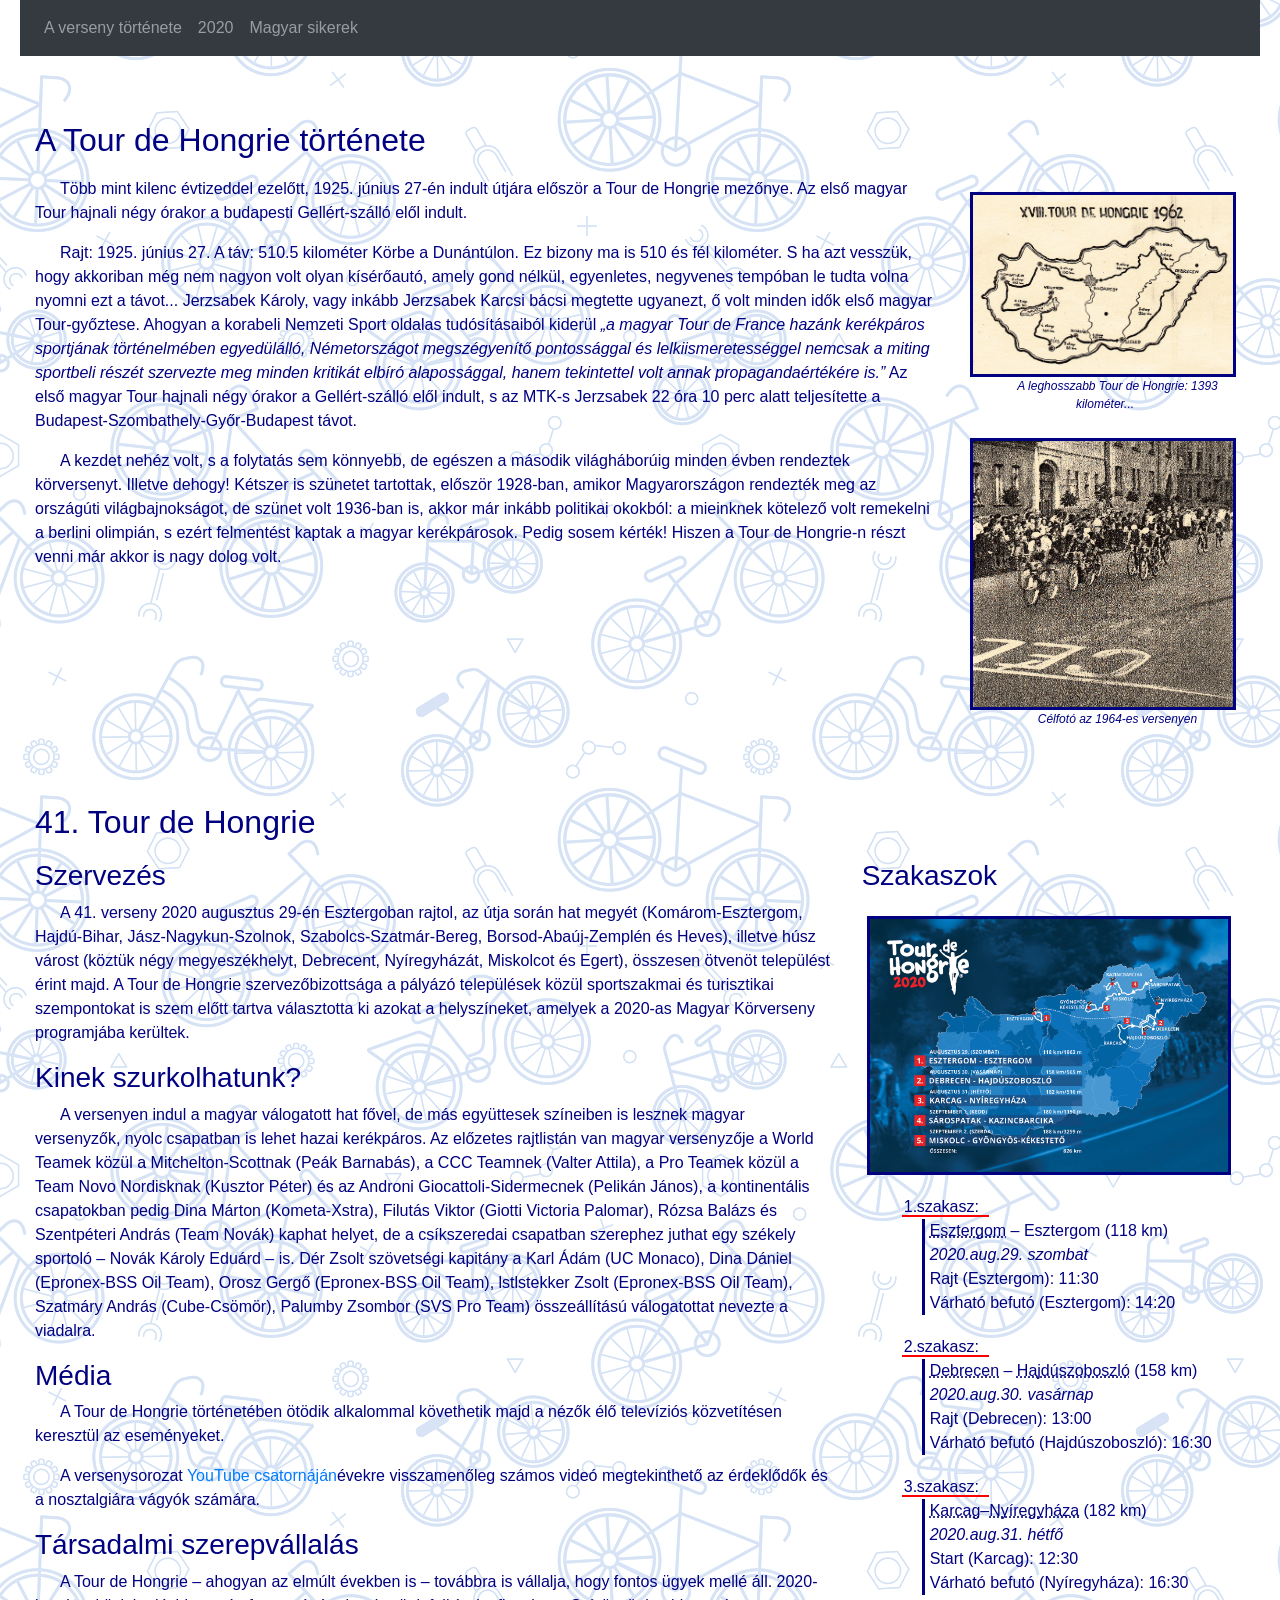
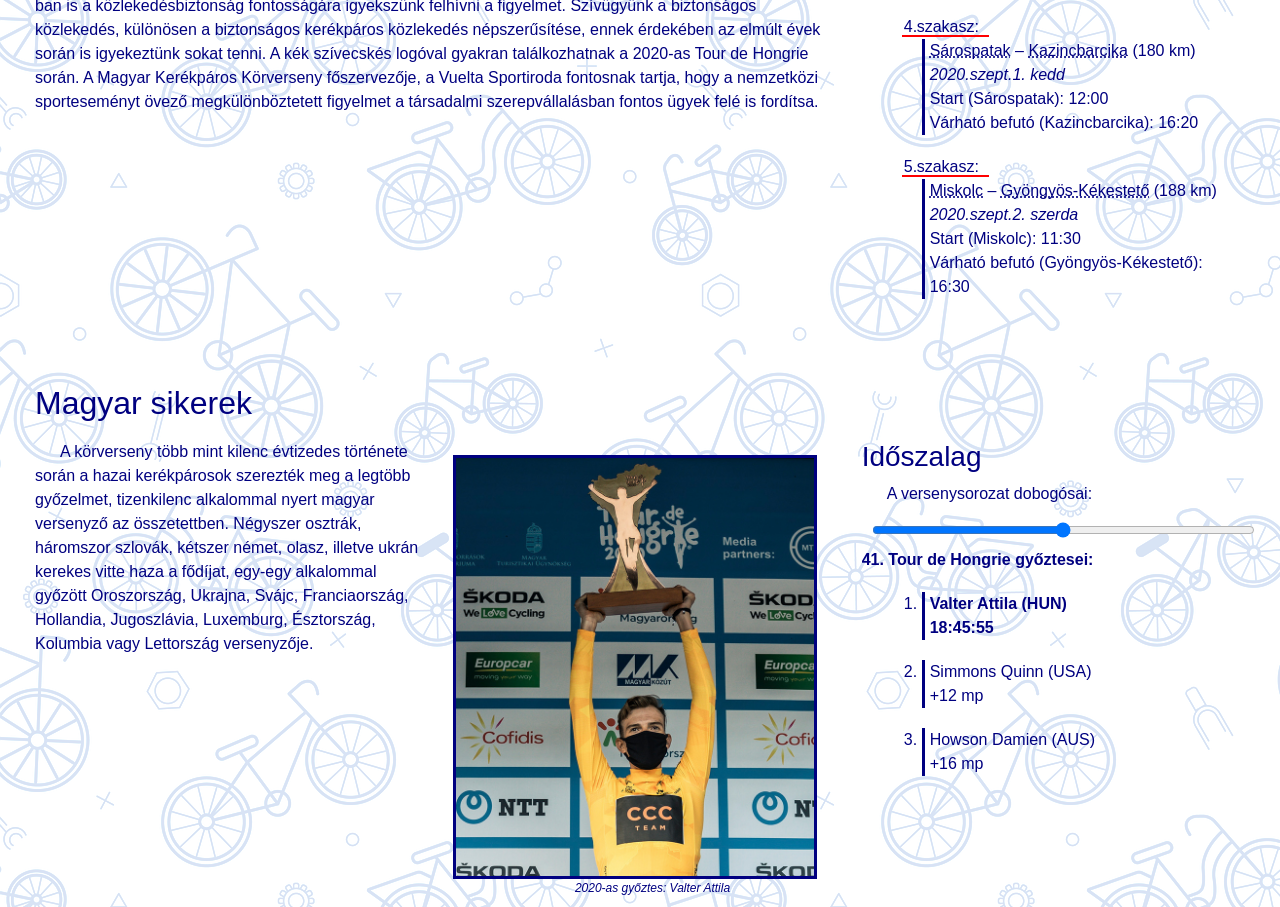
==== commit b0bcad62: "6c" ====
--- a/tourdehongrie.html
+++ b/tourdehongrie.html
@@ -107,7 +107,7 @@
       <h3>Időszalag</h3>
       <form>
         <p>A versenysorozat dobogósai:</p>
-        <input type="range" class="form-control-range" id="verseny" value="41" min="1" max="41">
+        <input type="range" class="form-control-range" id="verseny" value="41 onchange="frissit()" min="1" max="41">
         <strong><span id="sorszam">41</span>. Tour de Hongrie győztesei:</strong>
         <ol>
           <li><p id="hely1"><strong>Valter Attila (HUN)<br>18:45:55</strong></p></li>
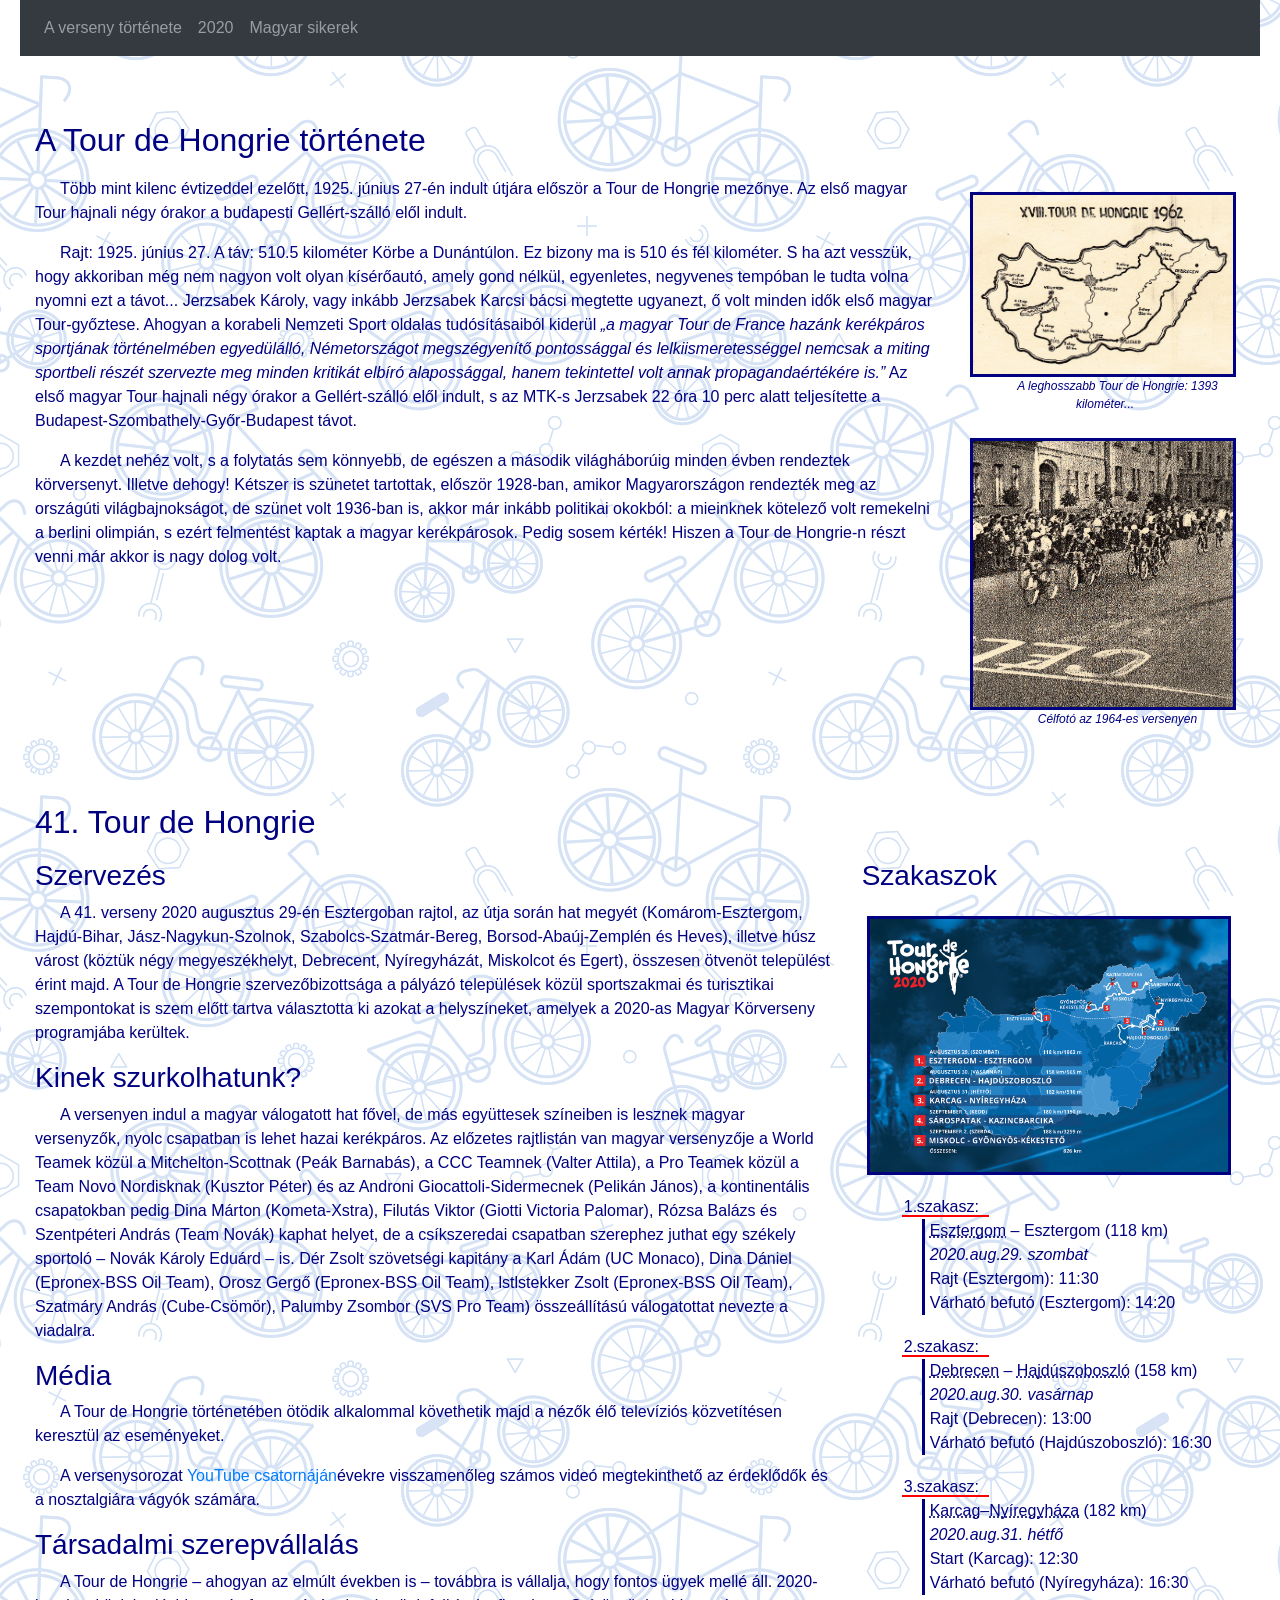
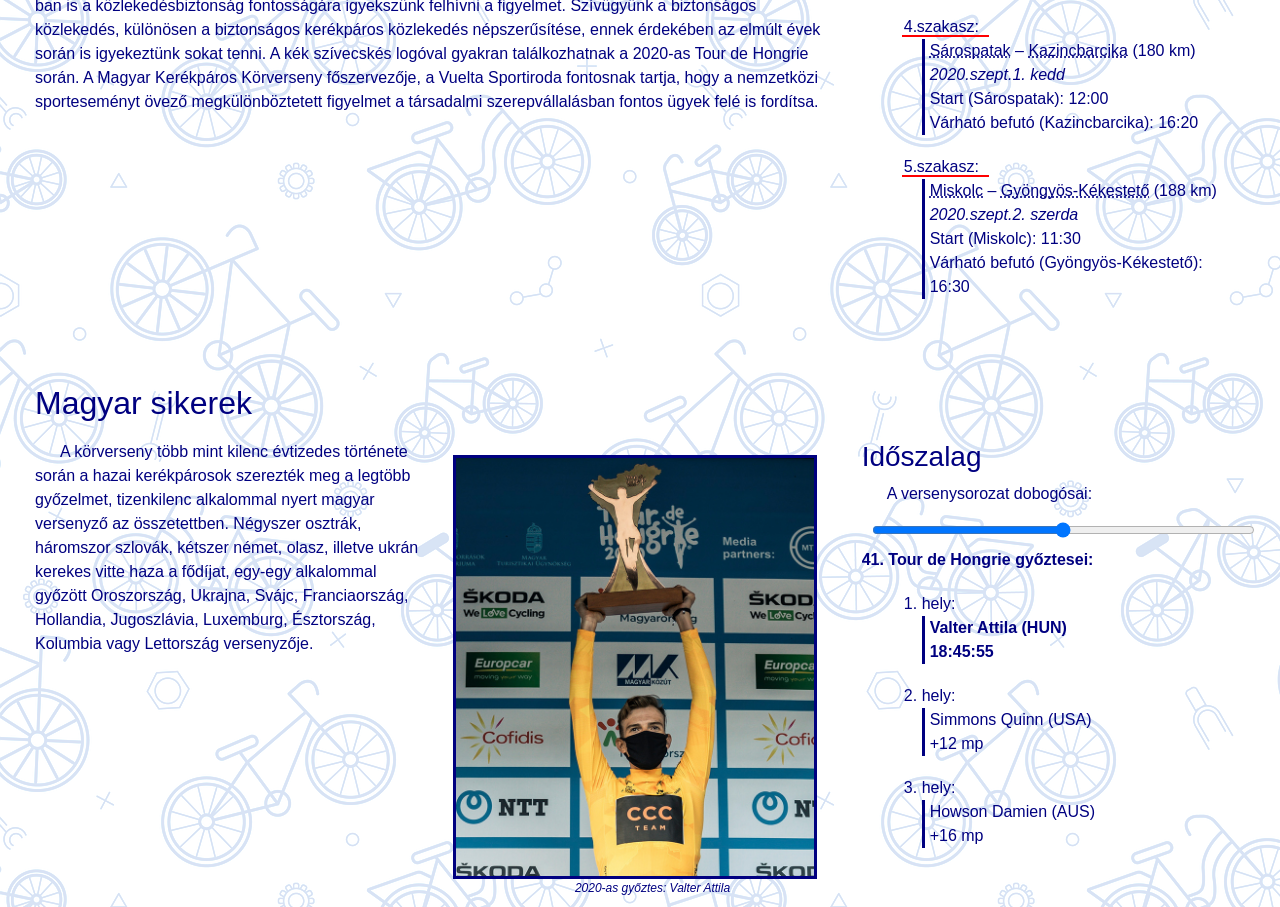
==== commit 63c40d34: "6d" ====
--- a/tourdehongrie.html
+++ b/tourdehongrie.html
@@ -109,7 +109,7 @@
         <p>A versenysorozat dobogósai:</p>
         <input type="range" class="form-control-range" id="verseny" value="41 onchange="frissit()" min="1" max="41">
         <strong><span id="sorszam">41</span>. Tour de Hongrie győztesei:</strong>
-        <ol>
+        <ol class="helyezes">
           <li><p id="hely1"><strong>Valter Attila (HUN)<br>18:45:55</strong></p></li>
           <li><p id="hely2">Simmons Quinn (USA)<br>+12 mp</p></li>
           <li><p id="hely3">Howson Damien (AUS)<br>+16 mp</p></li>          
